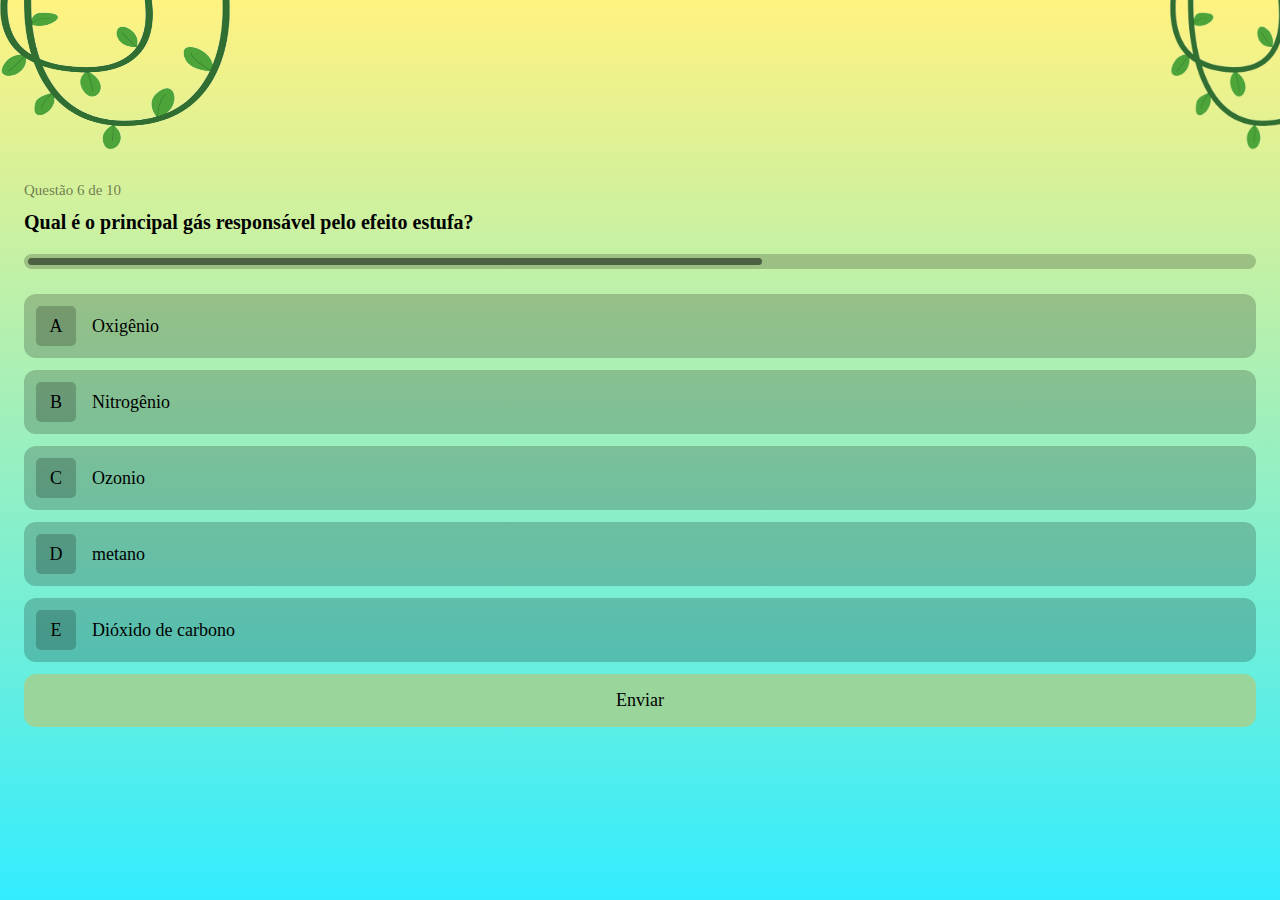
==== pages/quiz/quiz.html @ c5b7d2c8 "added the alternative selection effect" ====
<!DOCTYPE html>
<html lang="pt-BR">
<head>
    <meta charset="UTF-8">
    <meta name="viewport" content="width=device-width, initial-scale=1.0">
    <link rel="stylesheet" href="quiz.css">
    <link href="https://fonts.cdnfonts.com/css/gagalin" rel="stylesheet">
    <title>Quiz App</title>
</head>
<body>
    <header>
        <img class="cipo" src="../../assets/images/cipó.png" alt="cipó">
        <img class="cipo-2" src="../../assets/images/cipó-2.png" alt="cipó cortado">
    </header>

    <main>
        <section class="pergunta">
            <p>Questão 6 de 10</p>
            <h2>Qual é o principal gás responsável pelo efeito estufa?</h2>
            <div class="barra-progresso">
                <div></div>
            </div>
        </section>

        <section class="alternativas">
            <form action="">
                <label for="alternativa-a">
                    <input type="radio" id="alternativa-a" name="alternativa">
                    <div>
                        <span>A</span>
                        Oxigênio
                    </div>
                </label>

                <label for="alternativa-b">
                    <input type="radio" id="alternativa-b" name="alternativa">
                    <div>
                        <span>B</span>
                        Nitrogênio
                    </div>
                </label>
                <label for="alternativa-c">
                    <input type="radio" id="alternativa-c" name="alternativa">
                    <div>
                        <span>C</span>
                        Ozonio
                    </div>
                </label>
                <label for="alternativa-d">
                    <input type="radio" id="alternativa-d" name="alternativa">
                    <div>
                        <span>D</span>
                        metano
                    </div>
                </label>
                <label for="alternativa-e">
                    <input type="radio" id="alternativa-e" name="alternativa">
                    <div>
                        <span>E</span>
                        Dióxido de carbono
                    </div>
                </label>
            </form>

            <button>Enviar</button>
        </section>
    </main>
</body>
</html>
---- pages/quiz/quiz.css ----
* {
    margin: 0;
    padding: 0;
    box-sizing: border-box;
}

:root {
    --correto: #26d782;
    --incorreto: #ee5454;
}

body {
    height: 100svh;
    background-image: linear-gradient(to bottom, rgba(255, 230, 3, 0.5), rgba(0, 232, 255, 0.8));
    font-family: gagalin;
}

header {
    display: flex;
    justify-content: space-between;

    & .cipo, .cipo-2 {
        height: 150px;
    }

    & .cipo {
        width: 230px;
    }
}

main {
    padding: 32px 24px;

    & .pergunta {
        margin-bottom: 25px;

        & p {
            font-size: 15px;
            margin-bottom: 12px;
            color: rgba(0, 0, 0, 0.5);
        }

        & h2 {
            font-size: 20px;
            margin-bottom: 20px;
        }

        & .barra-progresso {
            background-color: rgba(0, 0, 0, 0.2);
            height: 15px;
            padding: 4px;
            border-radius: 999px;

            & div {
                height: 100%;
                width: 60%;
                background-color: rgba(0, 0, 0, 0.5);
                border-radius: 999px;
            }
        }
    }

    & .alternativas {
        & form {
            display: flex;
            flex-direction: column;
            margin-bottom: 12px;
            gap: 12px;


            & label {
                display: block;
                padding: 12px;
                background-color: rgba(0, 0, 0, 0.2);
                font-size: 18px;
                border-radius: 12px;

                &:has(input:checked) {
                    outline: 3px solid #000000;

                    & span {
                        background-color: rgba(0, 0, 0, 0.5);
                    }
                }

                & input {
                    display: none;
                }

                & div {
                    display: flex;
                    align-items: center;
                    gap: 16px;

                    & span {
                        display: flex;
                        justify-content: center;
                        align-items: center;
                        flex-shrink: 0;
                        border-radius: 5px;
                        width: 40px;
                        height: 40px;
                        background-color: rgba(0, 0, 0, 0.2);

                    }
                }
            }
        }

        & button {
            padding: 16px;
            border-radius: 12px;
            border: none;
            background-color: #9ad69c;
            font-family: gagalin;
            width: 100%;
            font-size: 18px;

        }

    }
}

@media (min-width: 1100px) {

}
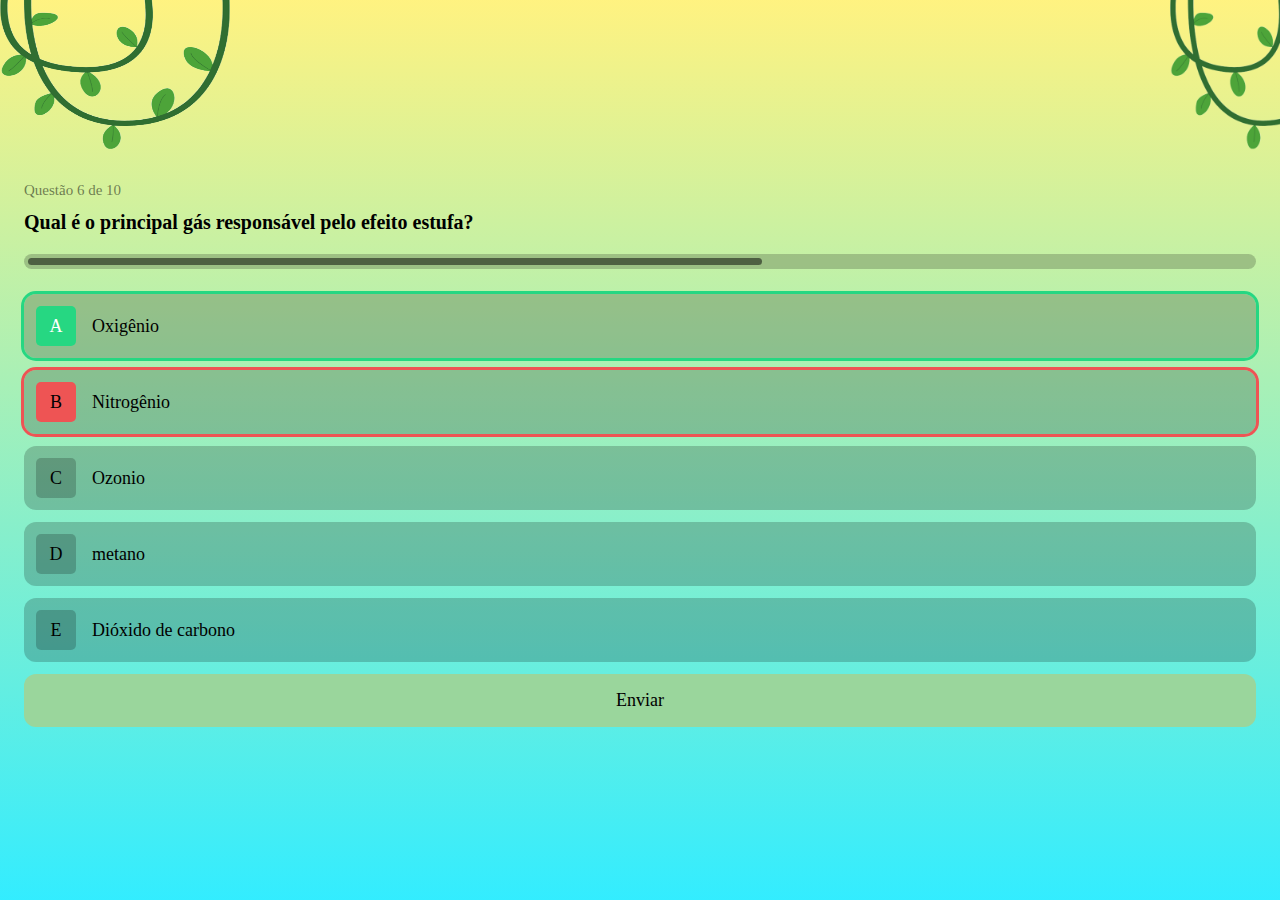
==== commit c63a53f3: "added the effect for right and wrong alternatives" ====
--- a/pages/quiz/quiz.html
+++ b/pages/quiz/quiz.html
@@ -24,7 +24,7 @@
 
         <section class="alternativas">
             <form action="">
-                <label for="alternativa-a">
+                <label for="alternativa-a" id="certo">
                     <input type="radio" id="alternativa-a" name="alternativa">
                     <div>
                         <span>A</span>
@@ -32,7 +32,7 @@
                     </div>
                 </label>
 
-                <label for="alternativa-b">
+                <label for="alternativa-b" id="errado">
                     <input type="radio" id="alternativa-b" name="alternativa">
                     <div>
                         <span>B</span>
--- a/pages/quiz/quiz.css
+++ b/pages/quiz/quiz.css
@@ -83,6 +83,23 @@
                     }
                 }
 
+                &#certo {
+                    outline: 3px solid var(--correto);
+
+                    & span {
+                        background: var(--correto);
+                        color: #fff;
+                    }
+                }
+
+                &#errado {
+                    outline: 3px solid var(--incorreto);
+
+                    & span {
+                        background: var(--incorreto);
+                    }
+                }
+
                 & input {
                     display: none;
                 }
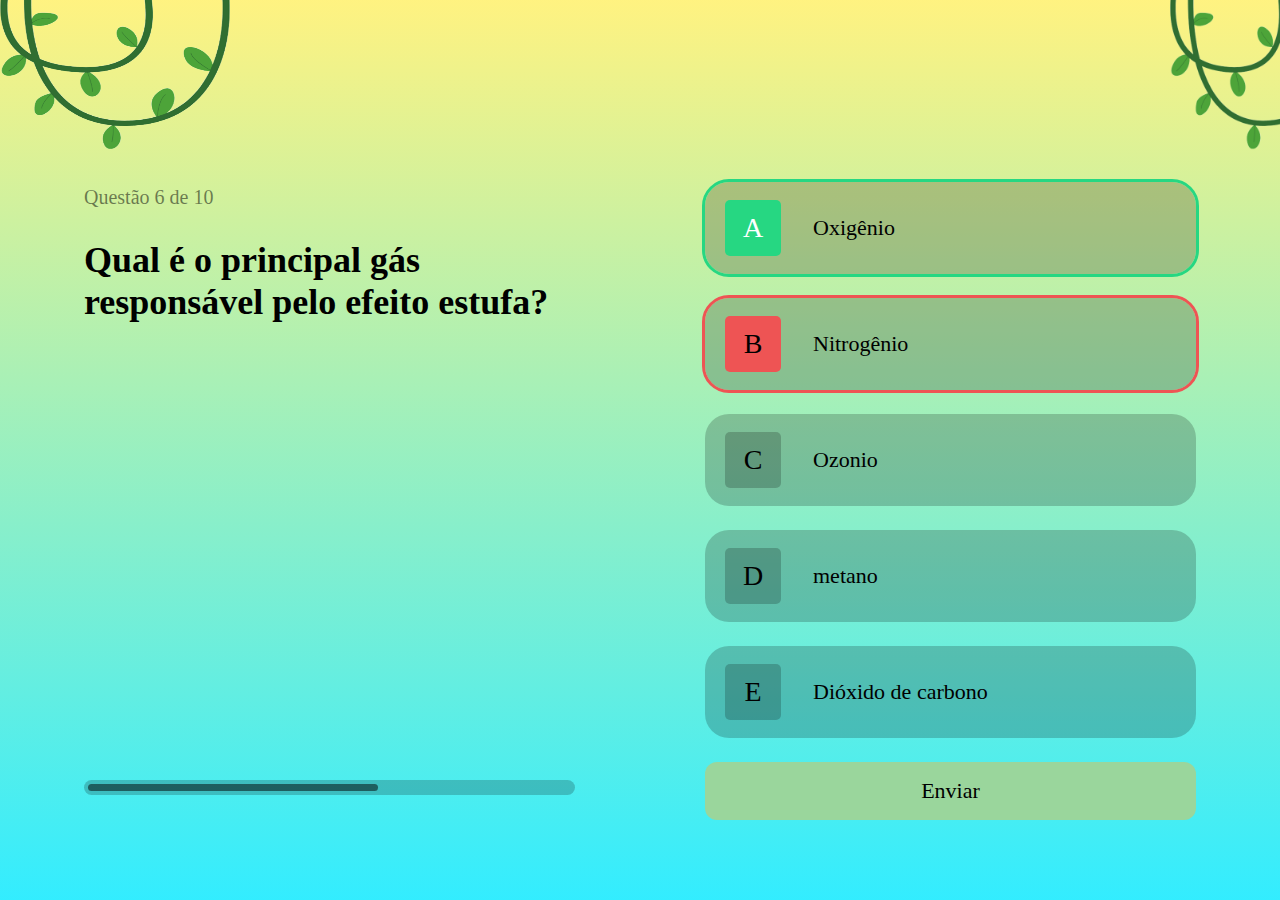
==== commit 03ccd35b: "added effects to the desktop version" ====
--- a/pages/quiz/quiz.html
+++ b/pages/quiz/quiz.html
@@ -15,8 +15,10 @@
 
     <main>
         <section class="pergunta">
-            <p>Questão 6 de 10</p>
-            <h2>Qual é o principal gás responsável pelo efeito estufa?</h2>
+            <div>
+                <p>Questão 6 de 10</p>
+                <h2>Qual é o principal gás responsável pelo efeito estufa?</h2>
+            </div>
             <div class="barra-progresso">
                 <div></div>
             </div>
--- a/pages/quiz/quiz.css
+++ b/pages/quiz/quiz.css
@@ -74,6 +74,13 @@
                 background-color: rgba(0, 0, 0, 0.2);
                 font-size: 18px;
                 border-radius: 12px;
+                cursor: pointer;
+
+                &:hover {
+                    & span {
+                        background-color: rgba(0, 0, 0, 0.4);  
+                    }
+                }
 
                 &:has(input:checked) {
                     outline: 3px solid #000000;
@@ -132,12 +139,71 @@
             font-family: gagalin;
             width: 100%;
             font-size: 18px;
-
+            transition: background 0.4s;
+
+            &:hover {
+                background-color: #a4ffa7;
+                cursor: pointer;
+            }
         }
 
     }
 }
 
 @media (min-width: 1100px) {
-
+    main {
+        max-width: 1160px;
+        margin-inline: auto;
+        display: flex;
+        gap: 130px;
+
+        & section {
+            width: 100%;
+        }
+
+        & .pergunta {
+            display: flex;
+            flex-direction: column;
+            justify-content: space-between;
+
+            & p {
+                font-size: 20px;
+                line-height: 30px;
+                margin-bottom: 27px;
+            }
+
+            & h2 {
+                font-size: 36px;
+                line-height: 42px;
+            }
+        }
+
+        & .alternativas {
+
+            & form {
+                gap: 24px;
+                margin-bottom: 24px;
+
+                & label {
+                    font-size: 22px;
+                    padding: 18px 20px;
+                    border-radius: 24px;
+
+                    & div {
+                        gap: 32px;
+
+                        & span {
+                            width: 56px;
+                            height: 56px;
+                            font-size: 28px;
+                        }
+                    }
+                }
+            }
+
+            & button {
+                font-size: 22px;
+            }
+        }
+    }
 }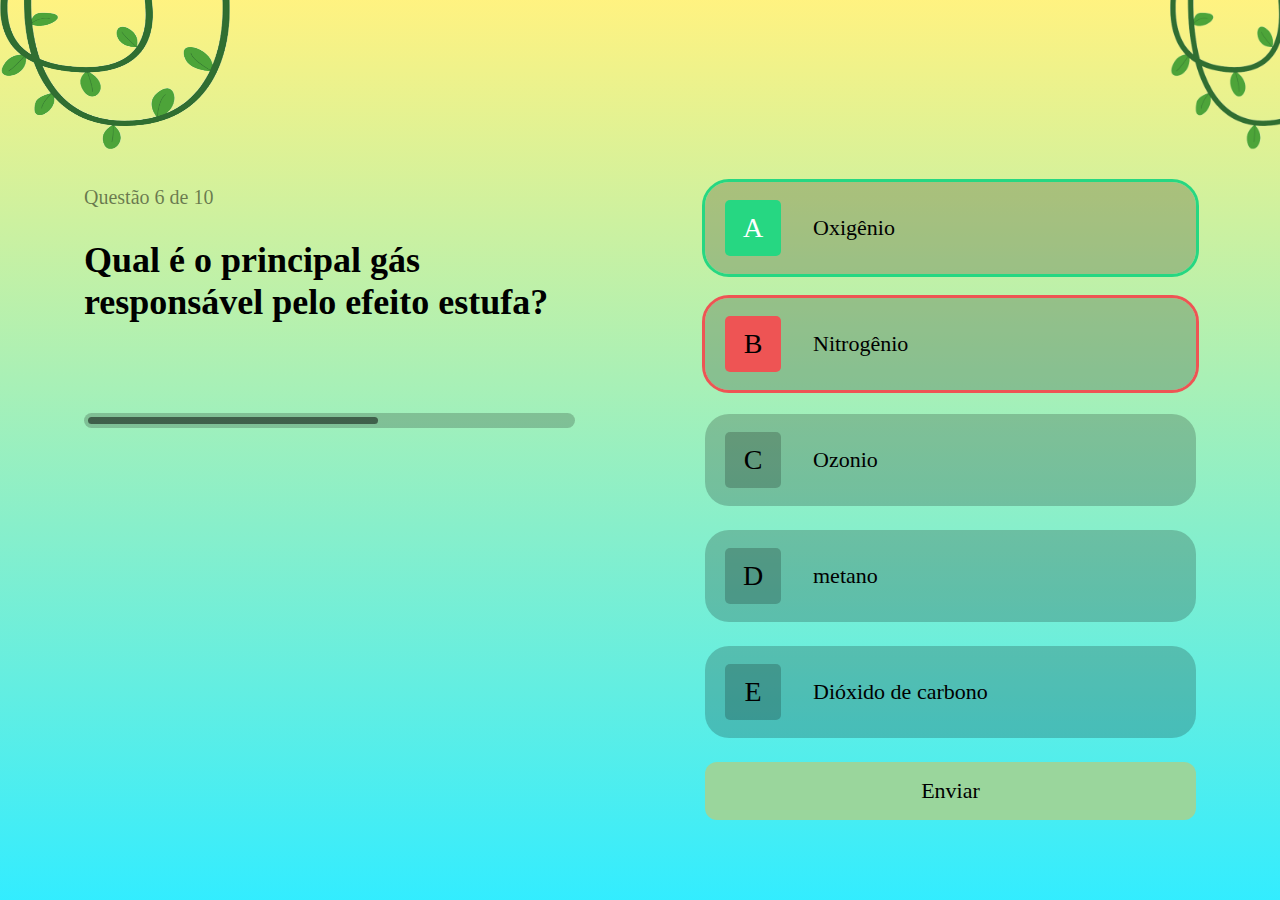
==== commit e570f059: "quiz page finished" ====
--- a/pages/quiz/quiz.html
+++ b/pages/quiz/quiz.html
@@ -67,5 +67,6 @@
             <button>Enviar</button>
         </section>
     </main>
+
 </body>
 </html>--- a/pages/quiz/quiz.css
+++ b/pages/quiz/quiz.css
@@ -164,7 +164,7 @@
         & .pergunta {
             display: flex;
             flex-direction: column;
-            justify-content: space-between;
+            gap: 70px;
 
             & p {
                 font-size: 20px;
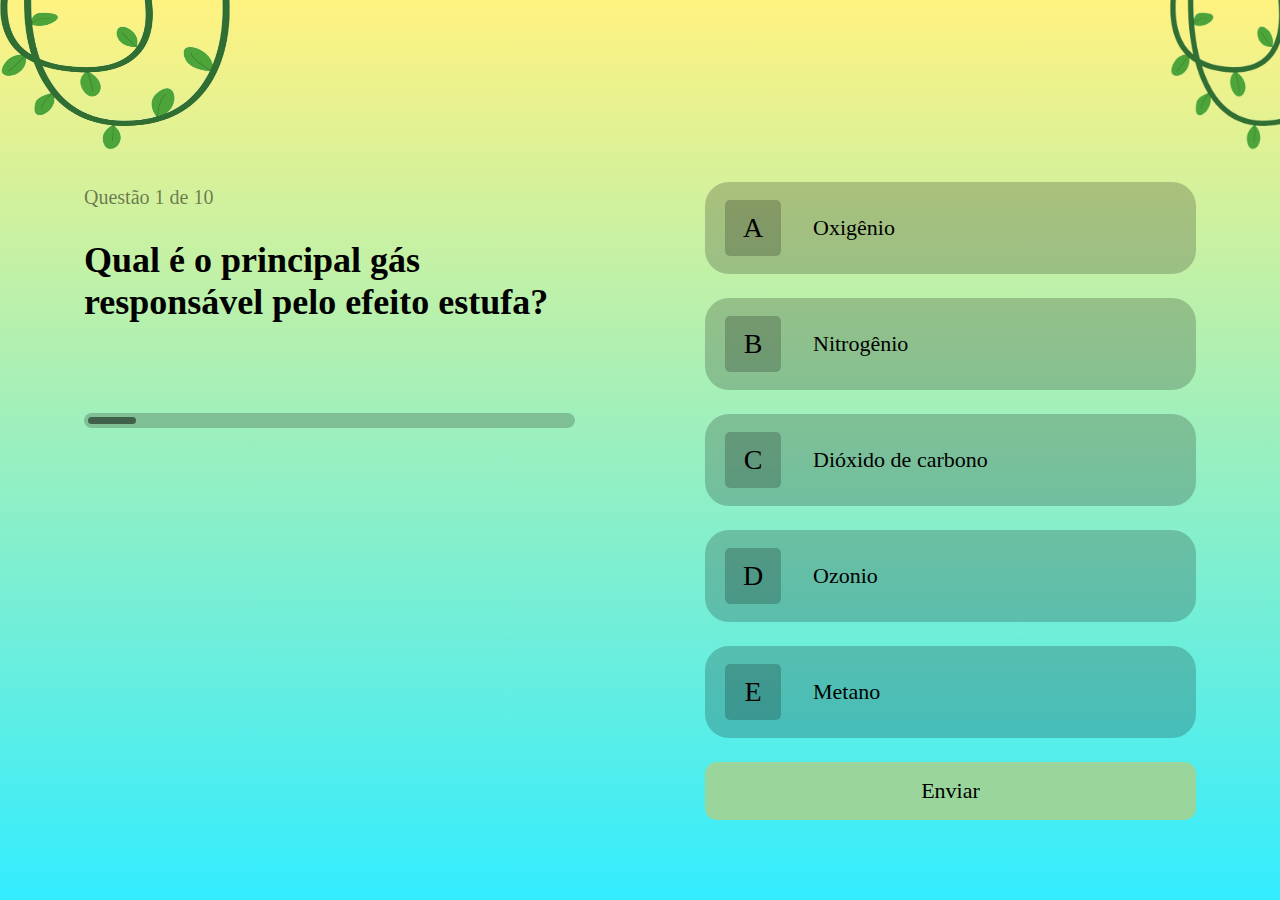
==== commit 576f5101: "added functions to search and assemble questions" ====
--- a/pages/quiz/quiz.html
+++ b/pages/quiz/quiz.html
@@ -1,72 +1,25 @@
 <!DOCTYPE html>
 <html lang="pt-BR">
-<head>
-    <meta charset="UTF-8">
-    <meta name="viewport" content="width=device-width, initial-scale=1.0">
-    <link rel="stylesheet" href="quiz.css">
-    <link href="https://fonts.cdnfonts.com/css/gagalin" rel="stylesheet">
+  <head>
+    <meta charset="UTF-8" />
+    <meta name="viewport" content="width=device-width, initial-scale=1.0" />
+    <link rel="stylesheet" href="quiz.css" />
+    <script src="./quiz.js" type="module" defer></script>
+    <link href="https://fonts.cdnfonts.com/css/gagalin" rel="stylesheet" />
     <title>Quiz App</title>
-</head>
-<body>
+  </head>
+  <body>
     <header>
-        <img class="cipo" src="../../assets/images/cipó.png" alt="cipó">
-        <img class="cipo-2" src="../../assets/images/cipó-2.png" alt="cipó cortado">
+      <img class="cipo" src="../../assets/images/cipó.png" alt="cipó" />
+      <img
+        class="cipo-2"
+        src="../../assets/images/cipó-2.png"
+        alt="cipó cortado"
+      />
     </header>
 
     <main>
-        <section class="pergunta">
-            <div>
-                <p>Questão 6 de 10</p>
-                <h2>Qual é o principal gás responsável pelo efeito estufa?</h2>
-            </div>
-            <div class="barra-progresso">
-                <div></div>
-            </div>
-        </section>
-
-        <section class="alternativas">
-            <form action="">
-                <label for="alternativa-a" id="certo">
-                    <input type="radio" id="alternativa-a" name="alternativa">
-                    <div>
-                        <span>A</span>
-                        Oxigênio
-                    </div>
-                </label>
-
-                <label for="alternativa-b" id="errado">
-                    <input type="radio" id="alternativa-b" name="alternativa">
-                    <div>
-                        <span>B</span>
-                        Nitrogênio
-                    </div>
-                </label>
-                <label for="alternativa-c">
-                    <input type="radio" id="alternativa-c" name="alternativa">
-                    <div>
-                        <span>C</span>
-                        Ozonio
-                    </div>
-                </label>
-                <label for="alternativa-d">
-                    <input type="radio" id="alternativa-d" name="alternativa">
-                    <div>
-                        <span>D</span>
-                        metano
-                    </div>
-                </label>
-                <label for="alternativa-e">
-                    <input type="radio" id="alternativa-e" name="alternativa">
-                    <div>
-                        <span>E</span>
-                        Dióxido de carbono
-                    </div>
-                </label>
-            </form>
-
-            <button>Enviar</button>
-        </section>
+      
     </main>
-
-</body>
-</html>+  </body>
+</html>
--- a/pages/quiz/quiz.css
+++ b/pages/quiz/quiz.css
@@ -53,7 +53,6 @@
 
             & div {
                 height: 100%;
-                width: 60%;
                 background-color: rgba(0, 0, 0, 0.5);
                 border-radius: 999px;
             }
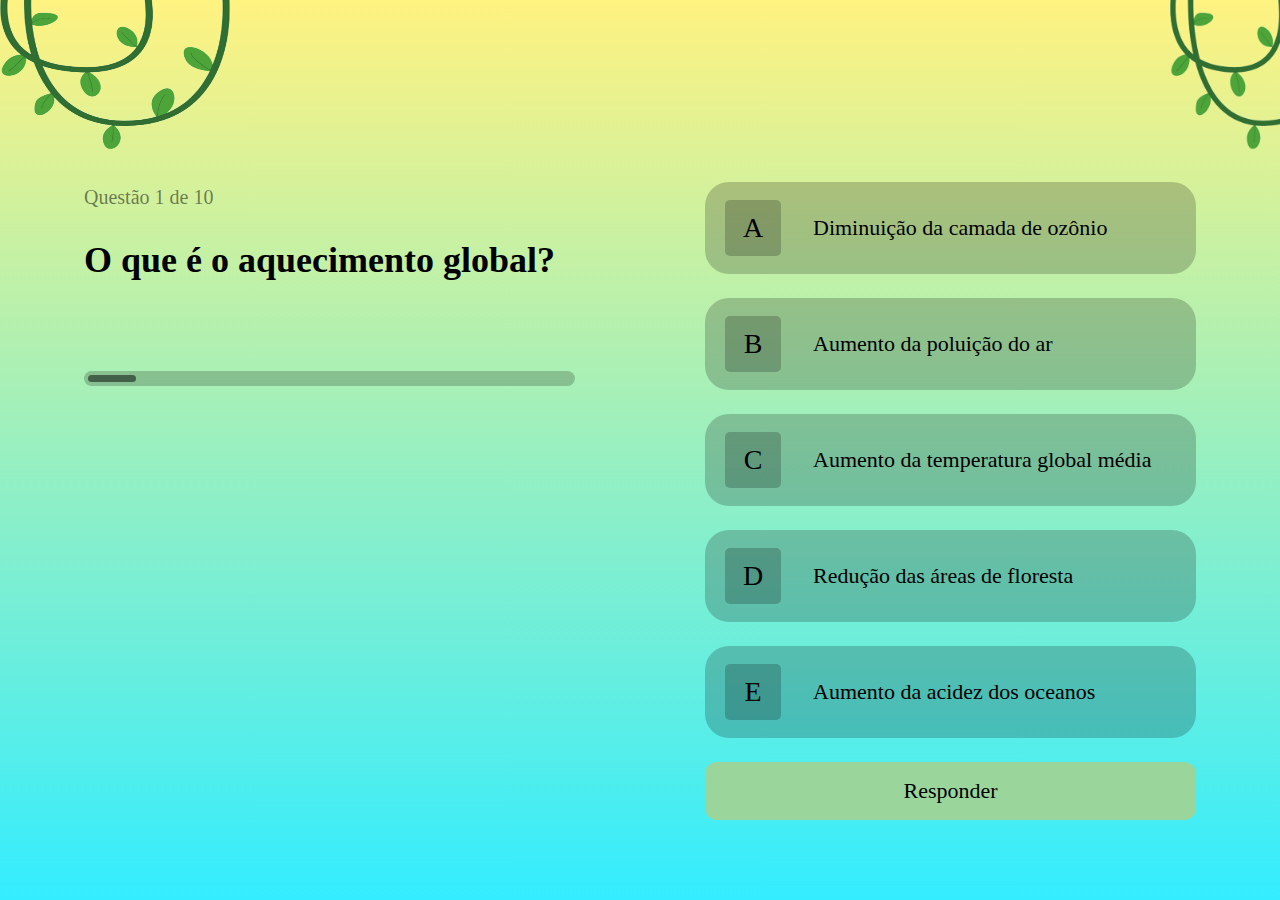
==== commit 7d556fa7: "bug fixes and added music during quiz" ====
--- a/pages/quiz/quiz.html
+++ b/pages/quiz/quiz.html
@@ -16,6 +16,7 @@
         src="../../assets/images/cipó-2.png"
         alt="cipó cortado"
       />
+      <audio id="background-music" src="../../assets/muisc/tema.mp3" loop></audio>
     </header>
 
     <main>
--- a/pages/quiz/quiz.css
+++ b/pages/quiz/quiz.css
@@ -30,124 +30,119 @@
 
 main {
     padding: 32px 24px;
-
-    & .pergunta {
-        margin-bottom: 25px;
-
-        & p {
-            font-size: 15px;
-            margin-bottom: 12px;
-            color: rgba(0, 0, 0, 0.5);
-        }
-
-        & h2 {
-            font-size: 20px;
-            margin-bottom: 20px;
-        }
-
-        & .barra-progresso {
-            background-color: rgba(0, 0, 0, 0.2);
-            height: 15px;
-            padding: 4px;
-            border-radius: 999px;
-
-            & div {
-                height: 100%;
-                background-color: rgba(0, 0, 0, 0.5);
-                border-radius: 999px;
-            }
-        }
-    }
-
-    & .alternativas {
-        & form {
-            display: flex;
-            flex-direction: column;
-            margin-bottom: 12px;
-            gap: 12px;
-
-
-            & label {
-                display: block;
-                padding: 12px;
-                background-color: rgba(0, 0, 0, 0.2);
-                font-size: 18px;
-                border-radius: 12px;
-                cursor: pointer;
-
-                &:hover {
-                    & span {
-                        background-color: rgba(0, 0, 0, 0.4);  
-                    }
-                }
-
-                &:has(input:checked) {
-                    outline: 3px solid #000000;
-
-                    & span {
-                        background-color: rgba(0, 0, 0, 0.5);
-                    }
-                }
-
-                &#certo {
-                    outline: 3px solid var(--correto);
-
-                    & span {
-                        background: var(--correto);
-                        color: #fff;
-                    }
-                }
-
-                &#errado {
-                    outline: 3px solid var(--incorreto);
-
-                    & span {
-                        background: var(--incorreto);
-                    }
-                }
-
-                & input {
-                    display: none;
-                }
-
-                & div {
-                    display: flex;
-                    align-items: center;
-                    gap: 16px;
-
-                    & span {
-                        display: flex;
-                        justify-content: center;
-                        align-items: center;
-                        flex-shrink: 0;
-                        border-radius: 5px;
-                        width: 40px;
-                        height: 40px;
-                        background-color: rgba(0, 0, 0, 0.2);
-
-                    }
-                }
-            }
-        }
-
-        & button {
-            padding: 16px;
-            border-radius: 12px;
-            border: none;
-            background-color: #9ad69c;
-            font-family: gagalin;
-            width: 100%;
-            font-size: 18px;
-            transition: background 0.4s;
-
-            &:hover {
-                background-color: #a4ffa7;
-                cursor: pointer;
-            }
-        }
-
-    }
-}
+}
+
+.pergunta {
+    margin-bottom: 25px;
+}
+
+.pergunta p {
+    font-size: 15px;
+    margin-bottom: 12px;
+    color: rgba(0, 0, 0, 0.5);
+}
+
+.pergunta h2 {
+    font-size: 20px;
+    margin-bottom: 20px;
+}
+
+.pergunta .barra-progresso {
+    background-color: rgba(0, 0, 0, 0.2);
+    height: 15px;
+    padding: 4px;
+    border-radius: 999px;
+}
+
+.pergunta .barra-progresso div {
+    height: 100%;
+    background-color: rgba(0, 0, 0, 0.5);
+    border-radius: 999px;
+}
+
+.alternativas form {
+    display: flex;
+    flex-direction: column;
+    margin-bottom: 12px;
+    gap: 12px;
+}
+
+.alternativas form label {
+    display: block;
+    padding: 12px;
+    background-color: rgba(0, 0, 0, 0.2);
+    font-size: 18px;
+    border-radius: 12px;
+    cursor: pointer;
+}
+
+.alternativas form label:hover span {
+    background-color: rgba(0, 0, 0, 0.4);  
+}
+
+.alternativas form label:has(input:checked) {
+    outline: 3px solid #000000;
+
+    & span {
+        background-color: rgba(0, 0, 0, 0.5);
+    }
+}
+
+.alternativas form label#certo {
+    outline: 3px solid var(--correto);
+
+    & span {
+        background: var(--correto);
+        color: #fff;
+    }
+}
+
+.alternativas form label#errado {
+    outline: 3px solid var(--incorreto);
+
+    & span {
+        background: var(--incorreto);
+        color: #fff;
+    }
+}
+
+.alternativas form label input {
+    display: none;
+}
+
+.alternativas form label div {
+    display: flex;
+    align-items: center;
+    gap: 16px;
+}
+
+.alternativas form label div span {
+    display: flex;
+    justify-content: center;
+    align-items: center;
+    flex-shrink: 0;
+    border-radius: 5px;
+    width: 40px;
+    height: 40px;
+    background-color: rgba(0, 0, 0, 0.2);
+}
+
+.alternativas button {
+    padding: 16px;
+    border-radius: 12px;
+    border: none;
+    background-color: #9ad69c;
+    font-family: gagalin;
+    width: 100%;
+    font-size: 18px;
+    transition: background 0.4s;
+}
+
+.alternativas button:hover {
+    background-color: #a4ffa7;
+    cursor: pointer;
+}
+
 
 @media (min-width: 1100px) {
     main {
@@ -155,54 +150,51 @@
         margin-inline: auto;
         display: flex;
         gap: 130px;
-
-        & section {
-            width: 100%;
-        }
-
-        & .pergunta {
-            display: flex;
-            flex-direction: column;
-            gap: 70px;
-
-            & p {
-                font-size: 20px;
-                line-height: 30px;
-                margin-bottom: 27px;
-            }
-
-            & h2 {
-                font-size: 36px;
-                line-height: 42px;
-            }
-        }
-
-        & .alternativas {
-
-            & form {
-                gap: 24px;
-                margin-bottom: 24px;
-
-                & label {
-                    font-size: 22px;
-                    padding: 18px 20px;
-                    border-radius: 24px;
-
-                    & div {
-                        gap: 32px;
-
-                        & span {
-                            width: 56px;
-                            height: 56px;
-                            font-size: 28px;
-                        }
-                    }
-                }
-            }
-
-            & button {
-                font-size: 22px;
-            }
-        }
-    }
-}+    }
+
+    main section {
+        width: 100%;
+    }
+
+    main .pergunta {
+        display: flex;
+        flex-direction: column;
+        gap: 70px;
+    }
+
+    main .pergunta p {
+        font-size: 20px;
+        line-height: 30px;
+        margin-bottom: 27px;
+    }
+
+    main .pergunta h2 {
+        font-size: 36px;
+        line-height: 42px;
+    }
+
+    main .alternativas form {
+        gap: 24px;
+        margin-bottom: 24px;
+    }
+
+    main .alternativas form label {
+        font-size: 22px;
+        padding: 18px 20px;
+        border-radius: 24px;
+    }
+
+    main .alternativas form label div {
+        gap: 32px;
+    }
+
+    main .alternativas form label div span {
+        width: 56px;
+        height: 56px;
+        font-size: 28px;
+    }
+
+    main .alternativas button {
+        font-size: 22px;
+    }
+}
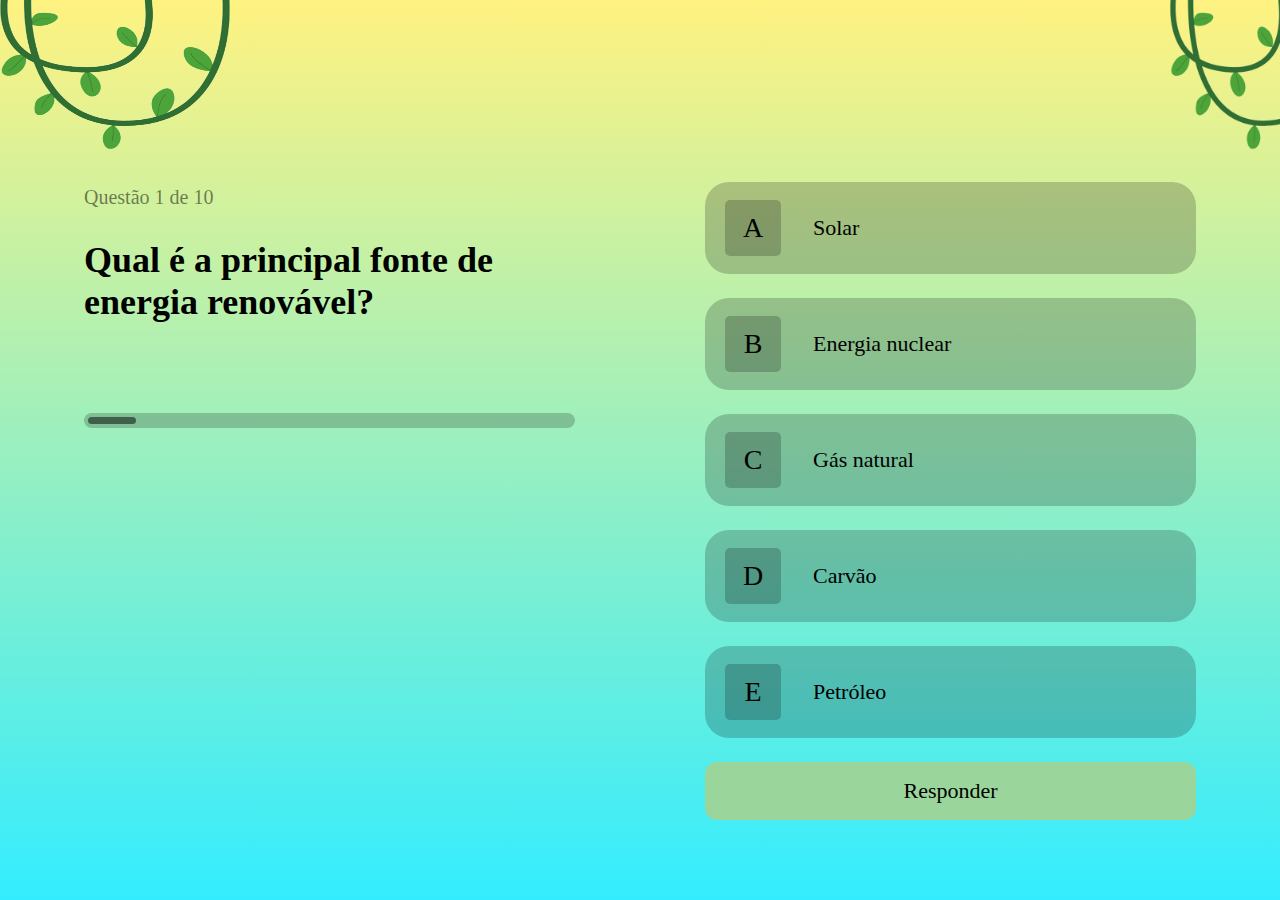
==== commit 91309a0b: "added sounds for right and wrong answers" ====
--- a/pages/quiz/quiz.html
+++ b/pages/quiz/quiz.html
@@ -22,5 +22,8 @@
     <main>
       
     </main>
+
+    <audio id="correct-sound" src="../../assets/muisc/sucess.mp3"></audio>
+    <audio id="wrong-sound" src="../../assets/muisc/error.mp3"></audio>
   </body>
 </html>
--- a/pages/quiz/quiz.css
+++ b/pages/quiz/quiz.css
@@ -95,6 +95,9 @@
         background: var(--correto);
         color: #fff;
     }
+}
+   #correto {
+    outline: 3px solid #00ff00;
 }
 
 .alternativas form label#errado {
@@ -197,4 +200,6 @@
     main .alternativas button {
         font-size: 22px;
     }
-}
+
+ 
+}
